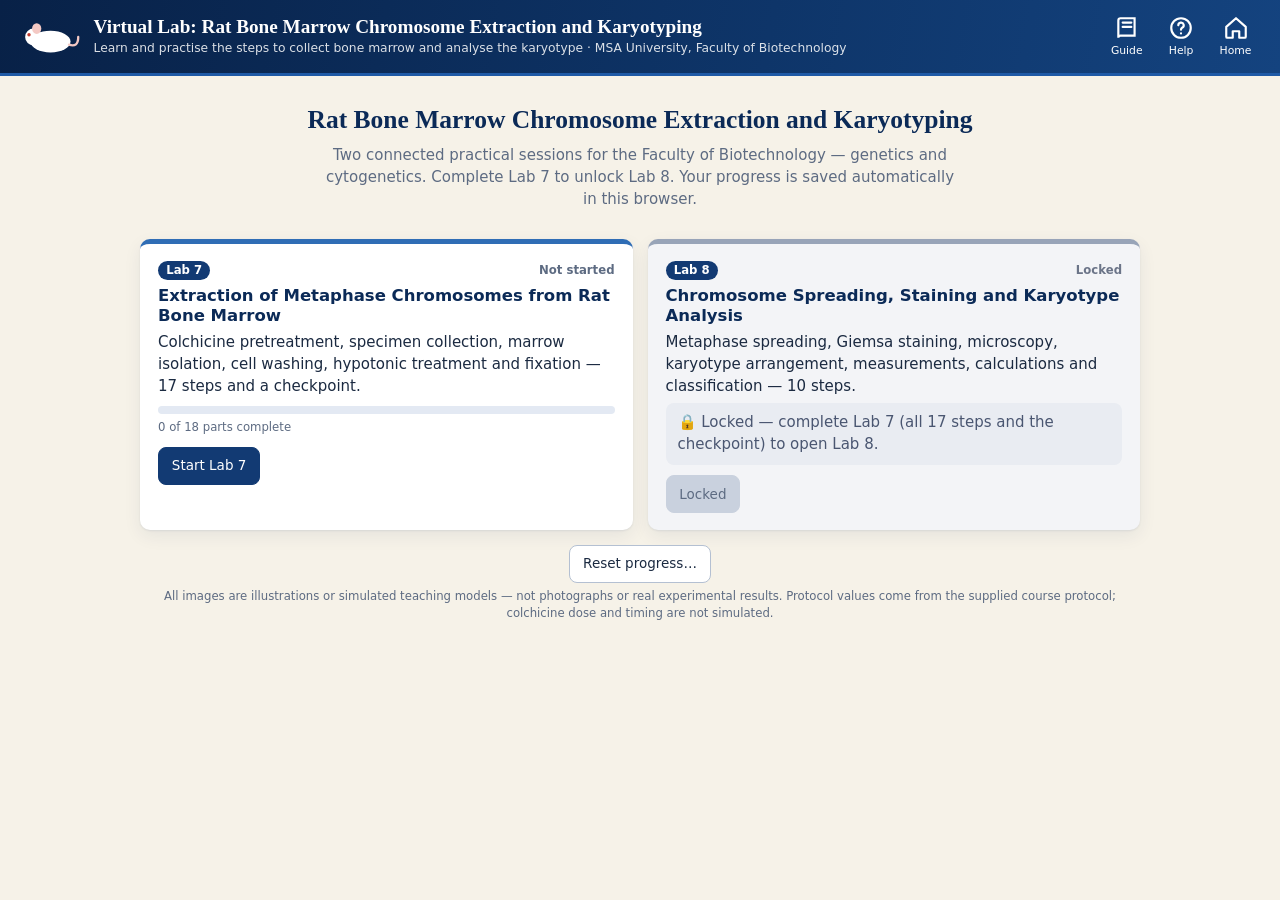
==== rat-karyotype/index.html @ 768b088e "Add Rat Bone Marrow Karyotyping virtual lab (Lab 7 + Lab 8) New two-stage virtual lab for the MSA Fa" ====
<!doctype html>
<html lang="en">
<head>
  <meta charset="utf-8">
  <meta name="viewport" content="width=device-width, initial-scale=1">
  <title>Rat Bone Marrow Karyotyping — Virtual Lab</title>
  <meta name="description" content="Interactive virtual laboratory for MSA University Faculty of Biotechnology: rat bone marrow chromosome extraction (Lab 7) and karyotyping (Lab 8).">
  <link rel="stylesheet" href="css/app.css">
</head>
<body data-view="home" data-stage="home">
  <header class="hdr">
    <div class="hdr-brand">
      <svg class="hdr-logo" viewBox="0 0 80 52" aria-hidden="true"><ellipse cx="42" cy="32" rx="26" ry="14" fill="#fff"/><circle cx="20" cy="26" r="11" fill="#fff"/><circle cx="14" cy="23" r="2.2" fill="#c0392b"/><ellipse cx="24" cy="15" rx="6" ry="7" fill="#f4c9c4"/><path d="M66 36 q12 4 12 -10" fill="none" stroke="#f4c9c4" stroke-width="3" stroke-linecap="round"/></svg>
      <div>
        <h1>Virtual Lab: Rat Bone Marrow Chromosome Extraction and Karyotyping</h1>
        <p>Learn and practise the steps to collect bone marrow and analyse the karyotype · MSA University, Faculty of Biotechnology</p>
      </div>
    </div>
    <nav class="hdr-nav" aria-label="Main">
      <button id="nav-guide" class="nav-btn" title="Guide"><svg viewBox="0 0 24 24" aria-hidden="true"><path d="M4 5a2 2 0 0 1 2-2h13v16H6a2 2 0 0 0-2 2V5zm4 2h8M8 11h8" fill="none" stroke="currentColor" stroke-width="2" stroke-linecap="round"/></svg><span>Guide</span></button>
      <button id="nav-help" class="nav-btn" title="Help"><svg viewBox="0 0 24 24" aria-hidden="true"><circle cx="12" cy="12" r="9" fill="none" stroke="currentColor" stroke-width="2"/><path d="M9.5 9.5a2.5 2.5 0 1 1 3.5 2.3c-.7.4-1 .8-1 1.7M12 17h.01" fill="none" stroke="currentColor" stroke-width="2" stroke-linecap="round"/></svg><span>Help</span></button>
      <button id="nav-home" class="nav-btn" title="Home"><svg viewBox="0 0 24 24" aria-hidden="true"><path d="M3 11l9-8 9 8v9a1 1 0 0 1-1 1h-5v-6H9v6H4a1 1 0 0 1-1-1z" fill="none" stroke="currentColor" stroke-width="2" stroke-linejoin="round"/></svg><span>Home</span></button>
    </nav>
  </header>

  <main id="view"></main>

  <div id="modal-root"></div>
  <div id="toast-root" aria-live="polite"></div>
  <noscript><p style="padding:2rem">This virtual laboratory requires JavaScript.</p></noscript>

  <script src="js/config.js"></script>
  <script src="js/calc.js"></script>
  <script src="js/storage.js"></script>
  <script src="js/ui.js"></script>
  <script src="js/art.js"></script>
  <script src="js/tasks.js"></script>
  <script src="js/karyotype.js"></script>
  <script src="js/measure.js"></script>
  <script src="js/lab7.js"></script>
  <script src="js/lab8.js"></script>
  <script src="js/app.js"></script>
</body>
</html>
---- rat-karyotype/css/app.css ----
/* =========================================================================
   Virtual Lab: Rat Bone Marrow Karyotyping — styles
   Academic laboratory look: navy headers, cream background, restrained blue.
   ========================================================================= */
:root {
  --navy: #0b2a57; --navy2: #123a73; --blue: #2f6db5; --blue-l: #e8f0fb; --cream: #f6f2e8; --paper: #ffffff;
  --ink: #1b2a41; --muted: #5d6b82; --line: #d6dce6; --ok: #1e8a4c; --ok-bg: #e6f5ec; --warn: #b7791f; --warn-bg: #fdf3e1; --bad: #b3261e; --bad-bg: #fde7e5;
  --sci: #8a5a00; --sci-bg: #fff4dc; --radius: 10px; --shadow: 0 1px 2px rgba(11, 42, 87, .08), 0 6px 18px rgba(11, 42, 87, .07);
  font-size: 15px;
}
* { box-sizing: border-box; }
html, body { margin: 0; }
body { font-family: "Segoe UI", system-ui, -apple-system, Roboto, Ubuntu, sans-serif; color: var(--ink); background: var(--cream); line-height: 1.45; -webkit-tap-highlight-color: transparent; }
h1, h2, h3, h4 { margin: 0 0 .4em; line-height: 1.2; }
h3 { font-size: .86rem; text-transform: uppercase; letter-spacing: .06em; color: var(--muted); }
h4 { font-size: .95rem; margin-top: 1rem; }
p { margin: .4em 0; }
ul, ol { margin: .3em 0; padding-left: 1.3em; }
.tiny { font-size: .78rem; color: var(--muted); }
.cap { font-size: .72rem; color: var(--muted); text-align: center; margin: .3rem 0 0; }
kbd { background: #eef2f8; border: 1px solid var(--line); border-bottom-width: 2px; border-radius: 4px; padding: 0 .35em; font-size: .85em; }
:focus-visible { outline: 3px solid #f0b429; outline-offset: 2px; }

/* ---------------- buttons ---------------- */
.btn { font: inherit; font-size: .9rem; cursor: pointer; padding: .5em .95em; border-radius: 8px; border: 1px solid #b4c0d2; background: #fff; color: var(--ink); min-height: 38px; transition: background .15s, border-color .15s; }
.btn:hover:not(:disabled) { background: #f1f5fb; border-color: #8aa0bd; }
.btn:disabled { opacity: .5; cursor: not-allowed; }
.btn.primary { background: var(--navy2); border-color: var(--navy2); color: #fff; }
.btn.primary:hover:not(:disabled) { background: var(--navy); }
.btn.danger { background: var(--bad); border-color: var(--bad); color: #fff; }
.btn.sm { font-size: .82rem; padding: .35em .75em; min-height: 32px; }
.btn.xs { font-size: .72rem; padding: .15em .5em; min-height: 24px; }
.btn.on { background: var(--blue-l); border-color: var(--blue); font-weight: 600; }
.icon-btn { border: 0; background: none; font-size: 1.6rem; line-height: 1; cursor: pointer; color: var(--muted); }

/* ---------------- header ---------------- */
.hdr { display: flex; align-items: center; justify-content: space-between; gap: 1rem; padding: .7rem 1.2rem; color: #fff; background: linear-gradient(100deg, #082147 0%, #0e3569 60%, #14437f 100%); border-bottom: 3px solid #1f5aa6; position: sticky; top: 0; z-index: 30; }
.hdr-brand { display: flex; align-items: center; gap: .9rem; min-width: 0; }
.hdr-logo { width: 62px; height: 40px; flex: none; }
.hdr h1 { font-size: 1.28rem; margin: 0; font-family: Georgia, "Times New Roman", serif; font-weight: 700; }
.hdr p { margin: .15rem 0 0; font-size: .82rem; opacity: .85; }
.hdr-nav { display: flex; gap: .3rem; flex: none; }
.nav-btn { display: flex; flex-direction: column; align-items: center; gap: .1rem; font: inherit; font-size: .72rem; color: #fff; background: transparent; border: 0; border-radius: 8px; padding: .3rem .7rem; cursor: pointer; }
.nav-btn:hover { background: rgba(255, 255, 255, .12); }
.nav-btn svg { width: 26px; height: 26px; }

main#view { max-width: 1500px; margin: 0 auto; padding: .9rem; }

/* ---------------- home ---------------- */
.home { max-width: 1000px; margin: 0 auto; }
.home-hero { text-align: center; padding: 1rem 1rem .5rem; }
.home-hero h1 { font-family: Georgia, serif; font-size: 1.7rem; color: var(--navy); }
.home-hero p { color: var(--muted); max-width: 640px; margin: .4rem auto; }
.notice { background: var(--warn-bg); border: 1px solid #ecd29a; color: #6b4a08; padding: .6rem .9rem; border-radius: 8px; margin-bottom: .6rem; }
.stage-cards { display: grid; grid-template-columns: repeat(auto-fit, minmax(310px, 1fr)); gap: 1rem; margin: 1rem 0; }
.stage-card { background: var(--paper); border-radius: var(--radius); box-shadow: var(--shadow); padding: 1.1rem 1.2rem; border-top: 5px solid var(--blue); }
.stage-card.done { border-top-color: var(--ok); }
.stage-card.locked { border-top-color: #98a4b8; background: #f3f4f7; }
.stage-card h2 { font-size: 1.1rem; color: var(--navy); }
.sc-top { display: flex; justify-content: space-between; align-items: center; margin-bottom: .4rem; }
.sc-tag { background: var(--navy2); color: #fff; padding: .1em .7em; border-radius: 99px; font-size: .78rem; font-weight: 700; }
.sc-state { font-size: .78rem; font-weight: 600; color: var(--muted); }
.sc-state.completed { color: var(--ok); } .sc-state.in-progress { color: var(--blue); } .sc-state.locked { color: #6b7488; }
.sc-bar { height: 8px; background: #e3e9f3; border-radius: 99px; overflow: hidden; margin: .6rem 0 .2rem; }
.sc-bar i { display: block; height: 100%; background: var(--blue); }
.sc-actions { display: flex; gap: .5rem; flex-wrap: wrap; margin-top: .7rem; }
.lock-msg { background: #e9ecf2; padding: .6rem .8rem; border-radius: 8px; color: #4a5671; }
.home-foot { text-align: center; margin-top: 1rem; }

/* ---------------- layout ---------------- */
.layout { display: grid; grid-template-columns: 250px minmax(0, 1fr); gap: .9rem; align-items: start; }
.mainc { min-width: 0; }
.sidebar { background: linear-gradient(#0d2f61, #0a2550); border-radius: var(--radius); box-shadow: var(--shadow); padding: .6rem; position: sticky; top: 90px; max-height: calc(100vh - 110px); overflow: auto; }
.stage-switch { display: grid; grid-template-columns: 1fr 1fr; gap: .3rem; margin-bottom: .5rem; }
.sw { font: inherit; font-size: .82rem; font-weight: 600; padding: .4rem; border-radius: 7px; border: 1px solid rgba(255, 255, 255, .25); background: transparent; color: #cfe0f7; cursor: pointer; }
.sw.on { background: #fff; color: var(--navy); border-color: #fff; }
.sw.locked { opacity: .7; border-style: dashed; }
.side-title { color: #fff; font-family: Georgia, serif; font-size: 1.15rem; font-weight: 700; padding: .1rem .3rem .4rem; }
.steplist { list-style: none; margin: 0; padding: 0; display: flex; flex-direction: column; gap: .3rem; }
.stepbtn { width: 100%; display: grid; grid-template-columns: 52px 22px 1fr auto; gap: .45rem; align-items: center; text-align: left; font: inherit; font-size: .84rem; background: #fff; color: var(--ink); border: 2px solid transparent; border-radius: 8px; padding: .25rem .4rem; cursor: pointer; min-height: 48px; }
.stepbtn.cur { border-color: #4d94ea; background: #eaf3ff; box-shadow: 0 0 0 2px rgba(77, 148, 234, .25); }
.stepbtn.done .sn { background: var(--ok); color: #fff; border-color: var(--ok); }
.stepbtn.locked { opacity: .55; cursor: not-allowed; }
.thumb-wrap, .thumb { width: 52px; height: 40px; border-radius: 6px; overflow: hidden; background: #eaf0f8; display: flex; align-items: center; justify-content: center; }
.thumb svg { width: 100%; height: 100%; } .thumb .chr-svg { width: auto; height: 34px; transform: none !important; }
.sn { width: 22px; height: 22px; border-radius: 50%; border: 1.5px solid var(--navy2); display: grid; place-items: center; font-size: .72rem; font-weight: 700; color: var(--navy2); }
.st { line-height: 1.15; } .tick { color: var(--ok); font-weight: 700; } .lockic { font-size: .8rem; }

.tracker { display: flex; gap: 0; overflow-x: auto; padding: .5rem .3rem .7rem; background: var(--paper); border-radius: var(--radius); box-shadow: var(--shadow); margin-bottom: .8rem; scrollbar-width: thin; }
.tnode { flex: 1 0 74px; min-width: 74px; display: flex; flex-direction: column; align-items: center; gap: .2rem; font: inherit; background: none; border: 0; cursor: pointer; position: relative; padding: .2rem .1rem; color: var(--muted); }
.tnode::before { content: ""; position: absolute; top: 20px; left: -50%; right: 50%; height: 4px; background: #cdd5e2; z-index: 0; }
.tnode:first-child::before { display: none; }
.tnode.done::before, .tnode.cur::before { background: var(--blue); }
.dot { z-index: 1; width: 28px; height: 28px; border-radius: 50%; background: #fff; border: 2px solid #aab6c9; display: grid; place-items: center; font-size: .78rem; font-weight: 700; color: var(--muted); }
.tnode.done .dot { background: var(--ok); border-color: var(--ok); color: #fff; }
.tnode.cur .dot { background: var(--navy2); border-color: var(--navy2); color: #fff; box-shadow: 0 0 0 4px rgba(47, 109, 181, .25); }
.tl { font-size: .66rem; text-align: center; line-height: 1.1; max-width: 76px; }
.tnode.locked { cursor: not-allowed; opacity: .6; }
.tnode.cur .tl { color: var(--navy); font-weight: 700; }

/* ---------------- step card ---------------- */
.step-card { background: var(--paper); border-radius: var(--radius); box-shadow: var(--shadow); overflow: hidden; }
.step-head { display: grid; grid-template-columns: auto 1fr auto; gap: .9rem; align-items: center; padding: .8rem 1rem; color: #fff; background: linear-gradient(100deg, #0a2756, #14407c); }
.step-num { width: 46px; height: 46px; border-radius: 50%; background: #fff; color: var(--navy); font-family: Georgia, serif; font-size: 1.5rem; font-weight: 700; display: grid; place-items: center; }
.step-title h2 { margin: 0; font-family: Georgia, serif; font-size: 1.5rem; }
.step-title p { margin: .1rem 0; font-size: .92rem; opacity: .92; }
.phase { font-size: .7rem; letter-spacing: .05em; text-transform: uppercase; background: rgba(255, 255, 255, .16); padding: .1em .6em; border-radius: 99px; }
.tabs { display: flex; gap: .4rem; flex-wrap: wrap; justify-content: flex-end; }
.tab { font: inherit; font-size: .88rem; color: #dbe8fa; background: rgba(255, 255, 255, .08); border: 1px solid rgba(255, 255, 255, .28); border-radius: 8px; padding: .45rem .9rem; cursor: pointer; }
.tab.on { background: #fff; color: var(--navy); font-weight: 700; }
.step-body { display: grid; grid-template-columns: minmax(0, 1fr) 320px; gap: 1rem; padding: 1rem; background: #fbfaf6; }
.step-body.single { grid-template-columns: 1fr; }
.work-col { min-width: 0; }
.side-col { display: flex; flex-direction: column; gap: .8rem; min-width: 0; }
.panel { background: #fff; border: 1px solid var(--line); border-radius: 8px; overflow: hidden; }
.panel h3 { margin: 0; padding: .45rem .7rem; background: linear-gradient(100deg, #0a2756, #14407c); color: #fff; font-family: Georgia, serif; font-size: .95rem; text-transform: none; letter-spacing: 0; }
.panel-art { padding: .5rem; } .panel .cap { padding-bottom: .4rem; }
.step-foot { display: flex; justify-content: space-between; align-items: end; gap: 1rem; padding: .8rem 1rem; border-top: 1px solid var(--line); background: #fff; flex-wrap: wrap; }
.tools h3 { margin-bottom: .3rem; }
.tool-row { display: flex; gap: .5rem; flex-wrap: wrap; }
.tool { width: 92px; text-align: center; border: 1px solid var(--line); border-radius: 8px; padding: .3rem; font-size: .72rem; background: #fafcff; }
.tool-ic { height: 46px; display: flex; justify-content: center; } .tool-ic svg { height: 100%; width: auto; }
.nav { display: flex; gap: .6rem; }
.nav .next { font-size: 1.05rem; padding: .6rem 1.4rem; font-family: Georgia, serif; }

svg.art { width: 100%; height: auto; display: block; }
svg.art.rotor { max-width: 300px; margin: 0 auto; }
.hero { background: #f2f6fb; border: 1px solid var(--line); border-radius: 8px; padding: .4rem; margin-bottom: .6rem; }
.hero svg.art { max-height: 330px; max-width: 540px; margin: 0 auto; }
.hero svg.scope-svg, .hero svg.meas-svg { max-width: none; max-height: none; }
.hero svg.limb, .hero svg.femur { max-width: 520px; margin: 0 auto; }
.hero svg.tube { height: 210px; width: auto; margin: 0 auto; }
.hero svg.syringe { max-width: 480px; margin: 0 auto; }
.hero svg.bottle { height: 170px; width: auto; }
.mix-row { display: flex; justify-content: center; gap: 1.2rem; } .mix-row svg { height: 170px; width: auto; }
.hot { fill: transparent; stroke: transparent; cursor: pointer; pointer-events: all; }
.hot:hover { fill: rgba(47, 109, 181, .16); }
path.hot[data-inc] { fill: none; }
.marker { fill: rgba(255, 255, 255, .5); stroke: #e5484d; stroke-width: 3; cursor: pointer; }
.marker.pick { fill: rgba(229, 72, 77, .55); }
.rslot { cursor: pointer; } .rslot:hover circle { stroke: var(--blue); stroke-width: 3.5; }
.spin { animation: spin 1s linear infinite; } @keyframes spin { to { transform: rotate(360deg); } }
.patch { cursor: pointer; } .patch:hover ellipse { fill: #d96b62; }
.swirl svg { animation: swirl .7s ease; } @keyframes swirl { 30% { transform: rotate(-5deg) } 70% { transform: rotate(5deg) } }

/* ---------------- tasks ---------------- */
.task-area { margin-bottom: .6rem; }
.task-block { background: #fff; border: 1px solid var(--line); border-radius: 8px; padding: .8rem .9rem; margin: .5rem 0; }
.task-prompt { margin: 0 0 .5rem; font-size: .98rem; }
.task-actions { display: flex; gap: .5rem; flex-wrap: wrap; margin-top: .6rem; }
.stages > .stage-tag { font-size: .72rem; text-transform: uppercase; letter-spacing: .06em; color: var(--blue); font-weight: 700; margin: .2rem 0; }
.sim-note { background: var(--blue-l); border-left: 4px solid var(--blue); padding: .5rem .8rem; border-radius: 0 8px 8px 0; font-size: .86rem; margin: .5rem 0; }
.opts { display: flex; flex-direction: column; gap: .4rem; }
/* every choice is identical: nothing hints at the answer */
.opt { display: flex; gap: .6rem; align-items: flex-start; font: inherit; font-size: .93rem; text-align: left; background: #fff; color: var(--ink); border: 1px solid #b9c5d6; border-radius: 8px; padding: .55rem .8rem; cursor: pointer; min-height: 42px; }
.opt:hover { border-color: #7f93b0; }
.opt input { margin-top: .2rem; width: 18px; height: 18px; flex: none; }
.opt:has(input:checked) { border-color: #4f6a92; box-shadow: inset 0 0 0 1px #4f6a92; }
.seq-pool { display: flex; flex-direction: column; gap: .4rem; }
.seq-item.used { opacity: .4; cursor: default; }
.seq-out { margin: .6rem 0 0; padding-left: 1.5rem; } .seq-out li { padding: .2rem 0; } .seq-out li.empty { list-style: none; color: var(--muted); margin-left: -1.5rem; }
.dial { display: grid; grid-template-columns: 170px 1fr 90px; gap: .6rem; align-items: center; margin: .4rem 0; font-size: .9rem; }
.dial input[type=range] { width: 100%; height: 30px; } .dial output { font-weight: 700; color: var(--navy); }
.big-read { font-size: 1.6rem; font-weight: 700; font-family: Georgia, serif; color: var(--navy); margin: .4rem 0; }
.counter { font-weight: 600; color: var(--navy); margin: .3rem 0; }
.tube-pick { position: relative; width: 100px; height: 220px; margin: .4rem auto; }
.tube-pick .hit { position: absolute; left: 14px; right: 14px; border: 0; background: transparent; cursor: pointer; }
.tube-pick .hit:hover { background: rgba(47, 109, 181, .12); }
.hit-sup { top: 36%; height: 42%; } .hit-pel { top: 80%; height: 17%; }
.rotor-spin { max-width: 220px; margin: 0 auto; }

.fb { margin: .6rem 0; border-radius: 8px; }
.fb.ok, .fb.sci, .fb.safety, .fb.hint { padding: .6rem .85rem; border: 1px solid; font-size: .92rem; }
.fb.ok { background: var(--ok-bg); border-color: #a6d6b9; color: #14532d; }
.fb.sci { background: var(--sci-bg); border-color: #efce85; color: #5f3d00; }
.fb.safety { background: var(--bad-bg); border-color: #f0a8a3; color: #7a1913; }
.fb.hint { background: var(--blue-l); border-color: #b5cbea; color: #1d3f6f; }
.banner { display: flex; gap: .6rem; align-items: center; flex-wrap: wrap; background: var(--ok-bg); border: 1px solid #a6d6b9; color: #14532d; border-radius: 8px; padding: .55rem .85rem; margin-bottom: .6rem; }
.banner .btn { margin-left: auto; }
.details { margin-top: .8rem; display: grid; gap: .6rem; }
.details section { background: #fff; border: 1px solid var(--line); border-radius: 8px; padding: .7rem .9rem; }
.details h3 { margin-bottom: .25rem; }
.details .cols { display: grid; grid-template-columns: 1fr 1.4fr; gap: 1rem; }
.details .safety { background: var(--warn-bg); border-color: #ecd29a; } .details .safety h3 { color: #7a4f08; }
.anat { background: #fff; border: 1px solid var(--line); border-radius: 8px; padding: .8rem; }
.anat-art svg { max-height: 360px; } .structs { margin: 0; } .structs dt { font-weight: 700; color: var(--navy); margin-top: .4rem; } .structs dd { margin: 0; color: var(--muted); }
.keys, .locked-tab { background: #fff; border: 1px solid var(--line); border-radius: 8px; padding: .9rem 1.1rem; } .locked-tab { text-align: center; color: var(--muted); } .locked-tab .big { font-size: 2rem; }
.cp-progress { font-weight: 700; color: var(--blue); margin-bottom: .4rem; }

/* ---------------- scope ---------------- */
.scope-grid { display: grid; grid-template-columns: minmax(0, 1.5fr) minmax(220px, 1fr); gap: .8rem; }
.scope-view { background: #12161f; border-radius: 10px; padding: .4rem; } .scope-svg { width: 100%; height: auto; display: block; }
.scope-ctl { display: flex; flex-direction: column; gap: .5rem; }
.lbl { font-size: .72rem; text-transform: uppercase; letter-spacing: .06em; color: var(--muted); font-weight: 700; }
.seg { display: flex; gap: .3rem; flex-wrap: wrap; margin: .3rem 0; }
.stage-pad { display: flex; flex-direction: column; align-items: center; gap: .25rem; } .stage-pad > div { display: flex; gap: .25rem; }
.stage-pad .btn { min-width: 44px; }
.minimap { display: inline-flex; flex-direction: column; gap: 2px; align-self: flex-start; } .mrow { display: flex; gap: 2px; }
.mcell { width: 34px; height: 24px; display: grid; place-items: center; font-size: .66rem; background: #e6ebf3; color: #66758f; border-radius: 3px; } .mcell.cur { background: var(--navy2); color: #fff; font-weight: 700; }
.scope-hint { font-size: .86rem; color: var(--muted); }
.count { display: flex; align-items: center; gap: .5rem; flex-wrap: wrap; font-size: .86rem; } .tally { font-weight: 700; color: var(--navy); }
.sp-chr.marked { filter: drop-shadow(0 0 3px #f59e0b); } .sp-chr.marked path, .sp-chr.marked rect { stroke: #f59e0b; } .sp-hit { cursor: pointer; }

/* ---------------- karyotype ---------------- */
.karyo { background: #fff; border: 1px solid var(--line); border-radius: 8px; padding: .6rem; }
.ktools { display: flex; align-items: center; gap: .4rem; flex-wrap: wrap; margin-bottom: .5rem; } .khint { font-size: .8rem; color: var(--muted); }
.ktray { background: #f4f1ea; border: 1px dashed #b9b09a; border-radius: 8px; padding: .4rem .5rem; margin-bottom: .6rem; }
.ktray-h { font-size: .72rem; text-transform: uppercase; letter-spacing: .06em; font-weight: 700; color: #6b6450; margin-bottom: .3rem; }
.ktray-in { display: flex; flex-wrap: wrap; gap: 8px; min-height: 90px; align-items: center; }
.chr { display: inline-flex; align-items: center; justify-content: center; cursor: grab; touch-action: none; border-radius: 4px; user-select: none; -webkit-user-select: none; }
.chr svg { transform-origin: 50% 50%; display: block; pointer-events: none; }
.chr.tray { padding: 3px 5px; box-sizing: content-box; background: rgba(255, 255, 255, .55); }
.chr.sel { outline: 2px solid #f59e0b; background: rgba(245, 158, 11, .15); } .chr.dragging { opacity: .3; }
.chr.ghost { opacity: .9; background: #fff; box-shadow: 0 6px 16px rgba(0, 0, 0, .25); }
.krow { margin-bottom: .6rem; } .krow-h { display: flex; justify-content: space-between; align-items: center; font-size: .78rem; font-weight: 700; color: var(--navy); border-bottom: 2px solid var(--navy2); margin-bottom: .3rem; padding-bottom: .1rem; }
.krow-s { display: flex; flex-wrap: wrap; gap: 6px; }
.kslot { width: 100px; border: 1px solid var(--line); border-radius: 6px; background: #fcfbf8; overflow: hidden; }
.kslot-h { font-size: .62rem; text-align: center; background: #eef2f9; color: #5d6b82; padding: 2px 0; cursor: pointer; letter-spacing: .03em; }
.kslot-in { position: relative; overflow: hidden; } .guide { position: absolute; left: 0; right: 0; border-top: 1.5px dashed #e5484d; opacity: .75; pointer-events: none; }
.kslot.bad { border-color: var(--bad); background: var(--bad-bg); } .kslot.badlabel { border-color: var(--warn); background: var(--warn-bg); } .kslot.good { border-color: var(--ok); }
.klabel { width: 100%; border: 0; border-top: 1px solid var(--line); text-align: center; font: inherit; font-weight: 700; padding: .25rem; background: #fff; } .klabel:focus { outline: 2px solid #f0b429; }
.kres { margin-top: .6rem; } .kres.fb { padding: .6rem .9rem; border: 1px solid; } .kres ul { margin: .3rem 0 0; }
.final-kar .karyo { border: 0; padding: 0; } .final-kar .kslot { width: 82px; }

/* ---------------- measure / classify ---------------- */
.pgrid { display: flex; flex-wrap: wrap; gap: .3rem; margin: .4rem 0 .8rem; }
.pbtn { font: inherit; font-size: .85rem; min-width: 42px; padding: .3rem .5rem; border-radius: 7px; border: 1px solid #b4c0d2; background: #fff; cursor: pointer; } .pbtn.on { background: var(--navy2); color: #fff; border-color: var(--navy2); } .pbtn.done { border-color: var(--ok); } .pbtn sup { color: #e5a100; }
.meas-grid { display: grid; grid-template-columns: 340px minmax(0, 1fr); gap: 1rem; } .meas-svg { width: 100%; height: auto; touch-action: none; cursor: ns-resize; display: block; border: 1px solid var(--line); border-radius: 8px; }
.marker-info { font-size: .85rem; margin-top: .3rem; }
.mfields { display: grid; grid-template-columns: repeat(auto-fit, minmax(140px, 1fr)); gap: .5rem; margin: .5rem 0; }
.mf { display: flex; flex-direction: column; gap: .15rem; font-size: .8rem; color: var(--muted); } .mf input { font: inherit; padding: .4rem .5rem; border: 1px solid #b4c0d2; border-radius: 6px; width: 100%; }
.mf.ok input { border-color: var(--ok); background: var(--ok-bg); } .mf.bad input { border-color: var(--bad); background: var(--bad-bg); }
.formula { background: #f4f7fc; border: 1px solid var(--line); border-radius: 8px; padding: .5rem .7rem; font-size: .85rem; font-family: Georgia, serif; }
.ok-line { color: var(--ok); font-weight: 600; } .bad-line { color: var(--bad); font-size: .8rem; }
.mfb.fb { padding: .6rem .85rem; border: 1px solid; margin-top: .6rem; }
.tscroll { overflow-x: auto; } .ctab { border-collapse: collapse; width: 100%; font-size: .85rem; } .ctab th, .ctab td { border-bottom: 1px solid var(--line); padding: .35rem .5rem; text-align: left; } .ctab thead th { background: #eef2f9; font-size: .74rem; text-transform: uppercase; letter-spacing: .04em; color: var(--muted); }
.mini { border-collapse: collapse; font-size: .84rem; } .mini th, .mini td { border: 1px solid var(--line); padding: .25rem .6rem; }
.crit { margin-bottom: .8rem; }

/* ---------------- done / saved ---------------- */
.done-screen { max-width: 900px; margin: 1rem auto; background: #fff; border-radius: 14px; box-shadow: var(--shadow); padding: 1.6rem 1.8rem; text-align: center; }
.done-screen .badge-done { width: 74px; height: 74px; border-radius: 50%; background: var(--ok); color: #fff; font-size: 2.2rem; display: grid; place-items: center; margin: 0 auto .6rem; }
.done-screen h1 { font-family: Georgia, serif; color: var(--navy); } .lead { color: var(--muted); }
.done-screen h3 { text-align: left; margin-top: 1.2rem; } .done-screen .tscroll { text-align: left; }
.stat-row { display: flex; gap: .8rem; justify-content: center; flex-wrap: wrap; margin: 1rem 0; }
.stat { background: var(--blue-l); border-radius: 10px; padding: .7rem 1.2rem; min-width: 150px; } .stat strong { display: block; font-size: 1.6rem; color: var(--navy); font-family: Georgia, serif; } .stat span { font-size: .8rem; color: var(--muted); }
.cp-list { text-align: left; list-style: none; padding: 0; } .cp-list li { padding: .15rem 0; }
.done-actions { display: flex; gap: .7rem; justify-content: center; flex-wrap: wrap; margin: 1.2rem 0 .6rem; }

/* ---------------- modal / toast ---------------- */
.modal-backdrop { position: fixed; inset: 0; z-index: 100; background: rgba(8, 20, 45, .55); display: flex; align-items: center; justify-content: center; padding: 1rem; }
.modal { background: #fff; border-radius: 12px; width: 100%; max-width: 480px; max-height: 92vh; display: flex; flex-direction: column; box-shadow: 0 20px 60px rgba(0, 0, 0, .35); } .modal.wide { max-width: 680px; }
.modal-head { display: flex; justify-content: space-between; align-items: center; padding: .9rem 1.1rem .3rem; } .modal-head h2 { margin: 0; font-family: Georgia, serif; font-size: 1.2rem; color: var(--navy); }
.modal-body { padding: .3rem 1.1rem .8rem; overflow: auto; } .modal-foot { display: flex; justify-content: flex-end; gap: .5rem; padding: .7rem 1.1rem 1rem; border-top: 1px solid #edf0f5; }
.guide li { margin-bottom: .45rem; }
#toast-root { position: fixed; top: 84px; right: 1rem; z-index: 200; display: flex; flex-direction: column; gap: .4rem; width: min(340px, calc(100% - 2rem)); pointer-events: none; }
.toast { background: #1e2d49; color: #fff; padding: .55rem .85rem; border-radius: 8px; border-left: 5px solid #7fb3e8; font-size: .88rem; box-shadow: 0 6px 18px rgba(0, 0, 0, .25); transition: opacity .4s; } .toast.warn { border-left-color: #f0a400; } .toast.out { opacity: 0; }

/* ---------------- responsive ---------------- */
@media (max-width: 1100px) {
  .layout { grid-template-columns: minmax(0, 1fr); }
  .sidebar, .mainc, .step-card { min-width: 0; }
  .sidebar { position: static; max-height: none; }
  .steplist { flex-direction: row; overflow-x: auto; padding-bottom: .3rem; } .steplist li { flex: 0 0 210px; }
  .step-body { grid-template-columns: 1fr; }
  .side-col { flex-direction: row; flex-wrap: wrap; } .side-col .panel { flex: 1 1 260px; }
}
@media (max-width: 760px) {
  .hdr { flex-wrap: wrap; } .hdr h1 { font-size: 1.05rem; } .hdr p { display: none; } .hdr-logo { width: 46px; }
  .step-head { grid-template-columns: auto 1fr; } .tabs { grid-column: 1 / -1; justify-content: flex-start; }
  .step-title h2 { font-size: 1.2rem; }
  .details .cols, .scope-grid, .meas-grid { grid-template-columns: 1fr; }
  .dial { grid-template-columns: 1fr; gap: .1rem; }
  .step-foot { flex-direction: column; align-items: stretch; } .nav { justify-content: space-between; }
  .tool { width: 80px; }
}
@media (prefers-reduced-motion: reduce) { *, *::before, *::after { animation-duration: .01ms !important; transition-duration: .01ms !important; } }

.btn[aria-disabled="true"] { background: #c9d1de; border-color: #c9d1de; color: #5d6b82; cursor: not-allowed; }
.step-foot .btn.next:disabled { background: #8fa0bd; border-color: #8fa0bd; }
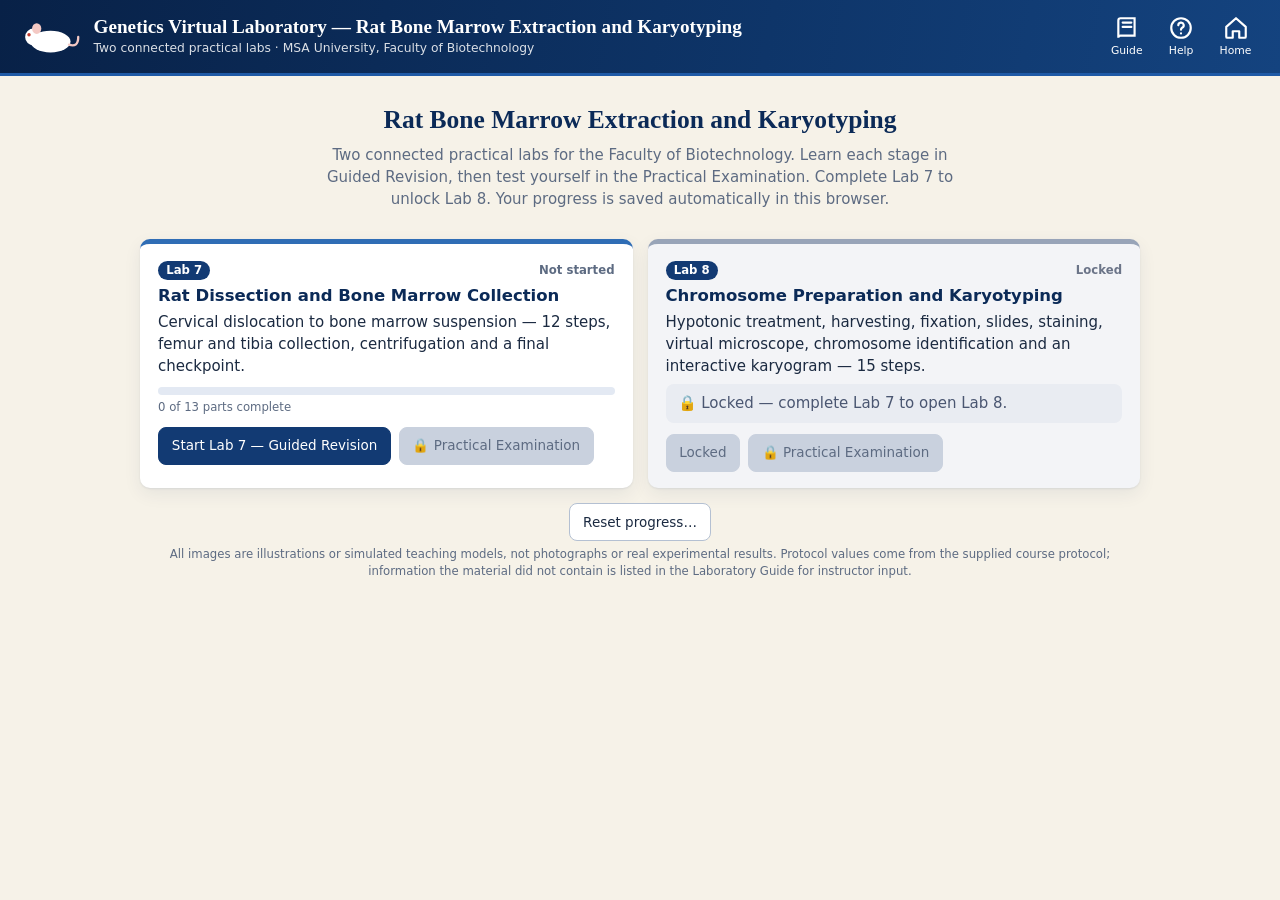
==== commit 12ceb960: "Restructure rat karyotyping into 12-step Lab 7 (dissection and marrow collection) and 15-step Lab 8," ====
--- a/rat-karyotype/index.html
+++ b/rat-karyotype/index.html
@@ -12,8 +12,8 @@
     <div class="hdr-brand">
       <svg class="hdr-logo" viewBox="0 0 80 52" aria-hidden="true"><ellipse cx="42" cy="32" rx="26" ry="14" fill="#fff"/><circle cx="20" cy="26" r="11" fill="#fff"/><circle cx="14" cy="23" r="2.2" fill="#c0392b"/><ellipse cx="24" cy="15" rx="6" ry="7" fill="#f4c9c4"/><path d="M66 36 q12 4 12 -10" fill="none" stroke="#f4c9c4" stroke-width="3" stroke-linecap="round"/></svg>
       <div>
-        <h1>Virtual Lab: Rat Bone Marrow Chromosome Extraction and Karyotyping</h1>
-        <p>Learn and practise the steps to collect bone marrow and analyse the karyotype · MSA University, Faculty of Biotechnology</p>
+        <h1 id="hdr-title">Genetics Virtual Laboratory — Rat Bone Marrow Extraction and Karyotyping</h1>
+        <p id="hdr-sub">Two connected practical labs · MSA University, Faculty of Biotechnology</p>
       </div>
     </div>
     <nav class="hdr-nav" aria-label="Main">
@@ -34,11 +34,14 @@
   <script src="js/storage.js"></script>
   <script src="js/ui.js"></script>
   <script src="js/art.js"></script>
+  <script src="js/art2.js"></script>
   <script src="js/tasks.js"></script>
+  <script src="js/common.js"></script>
   <script src="js/karyotype.js"></script>
   <script src="js/measure.js"></script>
   <script src="js/lab7.js"></script>
   <script src="js/lab8.js"></script>
+  <script src="js/report.js"></script>
   <script src="js/app.js"></script>
 </body>
 </html>
--- a/rat-karyotype/css/app.css
+++ b/rat-karyotype/css/app.css
@@ -278,3 +278,39 @@
 
 .btn[aria-disabled="true"] { background: #c9d1de; border-color: #c9d1de; color: #5d6b82; cursor: not-allowed; }
 .step-foot .btn.next:disabled { background: #8fa0bd; border-color: #8fa0bd; }
+
+/* ---------------- v2: modes, intro, tool selection, workstations, report ---------------- */
+.mode-badge { display: inline-block; font-size: .72rem; font-weight: 700; letter-spacing: .04em; text-transform: uppercase; padding: .2em .7em; border-radius: 999px; background: var(--blue-l); color: var(--navy2); border: 1px solid #b5cbea; }
+.mode-badge.exam { background: #fdecea; color: #8a1d16; border-color: #f0a8a3; }
+.intro { max-width: 820px; margin: 1.2rem auto; background: var(--paper); border-radius: var(--radius); box-shadow: var(--shadow); padding: 1.6rem 1.8rem; }
+.intro h1 { color: var(--navy); font-size: 1.6rem; margin-top: .6rem; }
+.intro .lead { font-size: 1.05rem; color: var(--muted); }
+.intro-actions { display: flex; gap: .6rem; flex-wrap: wrap; margin: 1.2rem 0 .6rem; }
+.recap { background: var(--blue-l); border-left: 4px solid var(--blue); padding: .6rem 1rem; border-radius: 0 8px 8px 0; margin: 1rem 0; }
+.rules li { margin: .25rem 0; }
+.tool-pick { display: grid; grid-template-columns: repeat(auto-fill, minmax(118px, 1fr)); gap: .5rem; margin: .6rem 0; }
+.tpick { font: inherit; font-size: .78rem; background: #fff; border: 2px solid var(--line); border-radius: 8px; padding: .4rem; cursor: pointer; text-align: center; color: var(--ink); min-height: 88px; }
+.tpick:hover { border-color: #7f93b0; }
+.tpick[aria-pressed="true"] { border-color: #4f6a92; background: #eef3fb; box-shadow: inset 0 0 0 1px #4f6a92; }
+.tp-ic { display: flex; justify-content: center; height: 46px; } .tp-ic svg { height: 100%; width: auto; }
+.tools-hint { margin: .2rem 0; }
+.cards { display: grid; grid-template-columns: repeat(auto-fill, minmax(130px, 1fr)); gap: .6rem; margin: .6rem 0; }
+.card-opt { font: inherit; background: #fff; border: 2px solid var(--line); border-radius: 8px; padding: .4rem; cursor: pointer; color: var(--ink); text-align: center; }
+.card-opt:hover { border-color: #7f93b0; } .card-opt[aria-pressed="true"] { border-color: #4f6a92; background: #eef3fb; }
+.card-art svg { width: 100%; height: auto; max-height: 150px; } .chr-card svg { height: 110px; width: auto; } .chr-inline svg { height: 56px; width: auto; vertical-align: middle; }
+.stage-tag { font-size: .72rem; font-weight: 700; text-transform: uppercase; letter-spacing: .05em; color: var(--muted); margin-bottom: .3rem; }
+.workstation { border: 2px solid #b5cbea; border-radius: var(--radius); padding: .7rem .9rem; background: #f8fbff; }
+.workstation h4 { margin-top: 0; color: var(--navy2); }
+.ws-scene { display: grid; grid-template-columns: minmax(0, 2fr) minmax(0, 1fr); gap: .6rem; align-items: center; }
+.stubes { display: flex; gap: .8rem; justify-content: center; } .stube { text-align: center; font-size: .72rem; } .stube svg { height: 120px; width: auto; }
+.rot-ctl { display: flex; align-items: center; gap: .6rem; flex-wrap: wrap; margin: .3rem 0; } .rot-label { font-size: .8rem; color: var(--muted); }
+.patch { cursor: pointer; } .patch:hover ellipse { stroke-width: 3; }
+.hot.sel { fill: rgba(47, 109, 181, .28); stroke: var(--blue); stroke-width: 2; }
+.region-info { background: var(--blue-l); border-radius: 8px; padding: .5rem .8rem; margin: .5rem 0; min-height: 2.4em; font-size: .9rem; }
+img.photo { width: 100%; height: auto; border-radius: 8px; }
+.fb.neutral { padding: .5rem .85rem; border: 1px solid var(--line); background: #f3f5f9; color: var(--muted); font-size: .9rem; }
+.banner.fail { background: var(--bad-bg); border-color: #f0a8a3; color: #7a1913; }
+.step-card.exam .step-body { grid-template-columns: minmax(0, 1fr); }
+.focus-view svg { transition: filter .15s; }
+.report h3 { margin-top: 1.1rem; } .rbar { background: #e7ecf4; border-radius: 6px; height: 10px; min-width: 120px; overflow: hidden; } .rbar i { display: block; height: 100%; background: var(--blue); }
+.rep-cats th { text-align: left; font-weight: 600; } .rep-cats td { padding: .25rem .6rem; }
